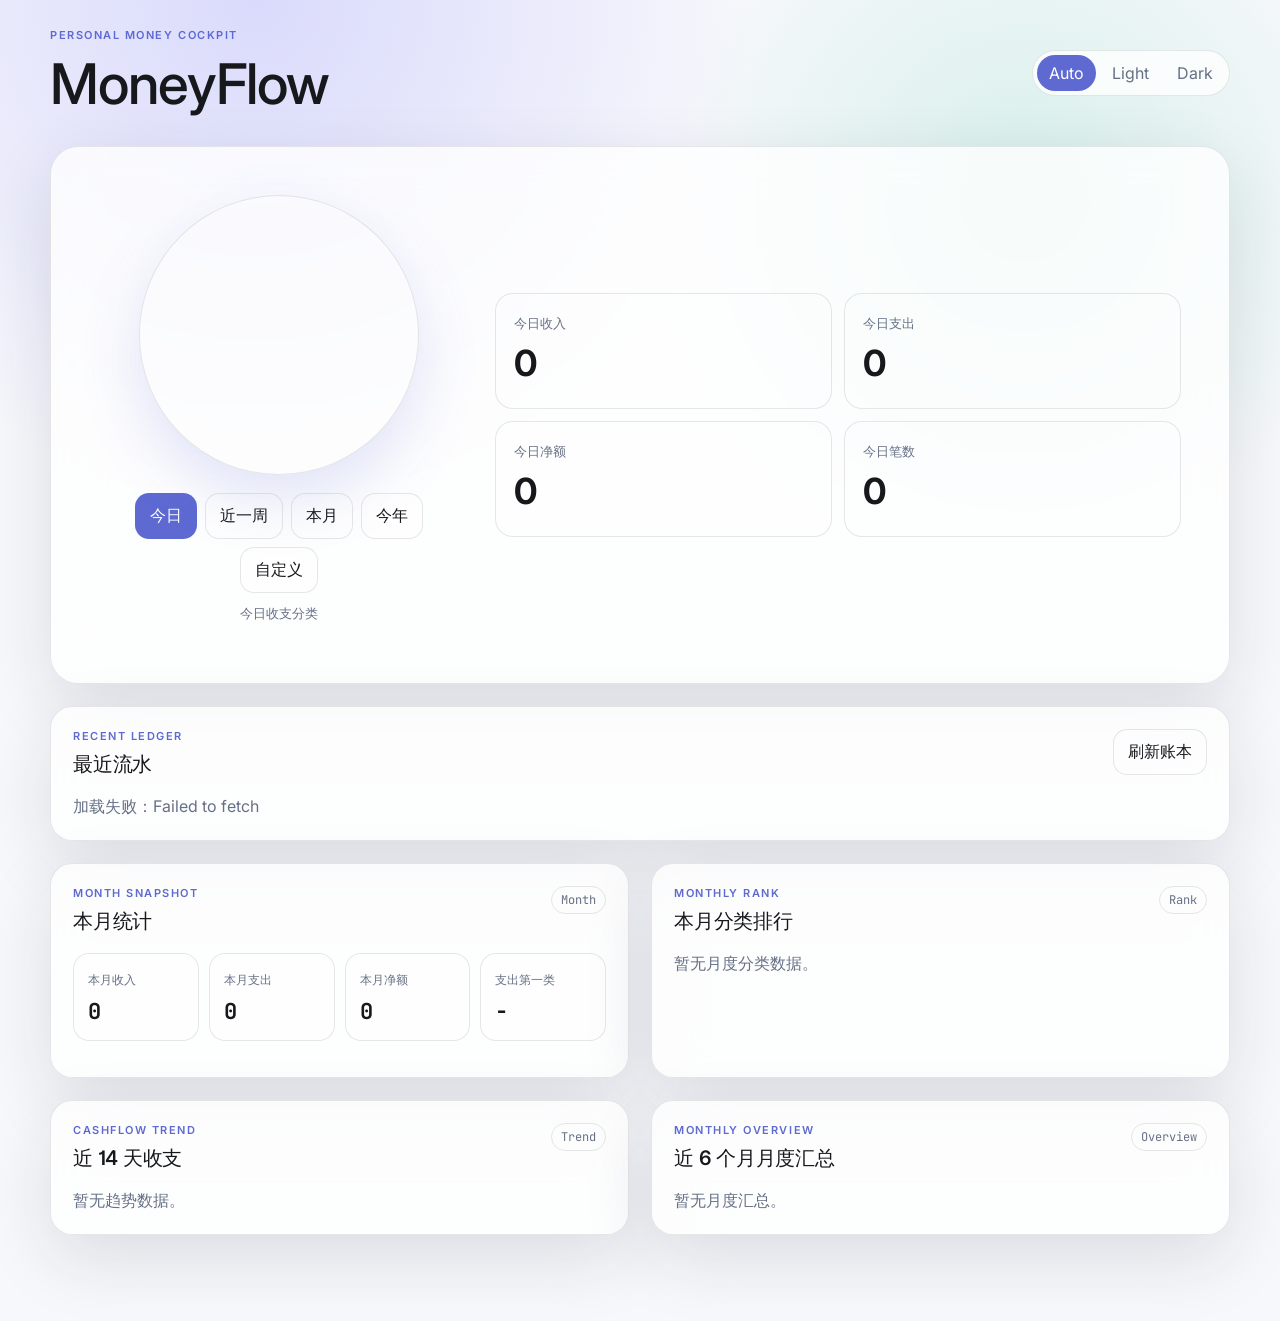
==== frontend/ledger.html @ 922e8949 "backup: initial code and data snapshot" ====
<!doctype html>
<html lang="zh-CN" data-theme="auto">
<head>
  <meta charset="utf-8" />
  <meta name="viewport" content="width=device-width, initial-scale=1" />
  <meta name="api-port" content="5188" />
  <title>MoneyFlow · 极简记账驾驶舱</title>
  <link rel="preconnect" href="https://fonts.googleapis.com">
  <link rel="preconnect" href="https://fonts.gstatic.com" crossorigin>
  <link href="https://fonts.googleapis.com/css2?family=Inter:wght@300;400;500;600&family=JetBrains+Mono:wght@400;500&display=swap" rel="stylesheet">
  <link rel="stylesheet" href="./style.css" />
</head>
<body>
  <div class="app-shell ledger-shell">
    <header class="topbar">
      <div><p class="eyebrow">personal money cockpit</p><h1>MoneyFlow</h1></div>
      <div class="topbar-actions">
        <div class="theme-control" aria-label="主题切换">
          <button data-theme-choice="auto">Auto</button><button data-theme-choice="light">Light</button><button data-theme-choice="dark">Dark</button>
        </div>
      </div>
    </header>
    <main>
      <section class="hero-card ledger-hero pie-hero">
        <div class="hero-pie-wrap"><div id="ledgerPie" class="subject-pie ledger-pie hero-ledger-pie"></div><div class="pie-range-panel"><div class="segmented-control" id="pieRangeControl"><button class="ghost active" data-range="today">今日</button><button class="ghost" data-range="7d">近一周</button><button class="ghost" data-range="month">本月</button><button class="ghost" data-range="year">今年</button><button class="ghost" data-range="custom">自定义</button></div><div id="pieCustomRange" class="pie-custom-range hidden"><input id="pieStartDate" type="date" /><span>—</span><input id="pieEndDate" type="date" /><button id="pieApplyBtn" class="ghost">应用</button></div><div id="pieRangeLabel" class="pie-range-label">今日收支分类</div><div id="ledgerLegend" class="pie-legend"></div></div></div>
        <div class="metric-grid"><div class="metric-card"><span id="incomeLabel">今日收入</span><strong id="incomeTotal">0</strong></div><div class="metric-card"><span id="expenseLabel">今日支出</span><strong id="expenseTotal">0</strong></div><div class="metric-card"><span id="netLabel">今日净额</span><strong id="netTotal">0</strong></div><div class="metric-card"><span id="countLabel">今日笔数</span><strong id="ledgerCount">0</strong></div></div>
      </section>

      <section class="grid one-col">
        <article class="panel"><div class="panel-head"><div><p class="eyebrow">Recent Ledger</p><h3>最近流水</h3></div><button id="ledgerRefreshBtn" class="ghost">刷新账本</button></div><div id="ledgerList" class="list empty">暂无记账记录。</div></article>
      </section>

      <section class="grid two-col">
        <article class="panel"><div class="panel-head"><div><p class="eyebrow">Month Snapshot</p><h3>本月统计</h3></div><span class="badge">Month</span></div><div id="monthSummary" class="ledger-summary"><div class="summary-chip"><span>本月收入</span><b id="monthIncomeTotal">0</b></div><div class="summary-chip"><span>本月支出</span><b id="monthExpenseTotal">0</b></div><div class="summary-chip"><span>本月净额</span><b id="monthNetTotal">0</b></div><div class="summary-chip"><span>支出第一类</span><b id="topExpenseCategory">-</b></div></div></article>
        <article class="panel"><div class="panel-head"><div><p class="eyebrow">Monthly Rank</p><h3>本月分类排行</h3></div><span class="badge">Rank</span></div><div id="monthlyCategoryRank" class="list empty">暂无月度分类数据。</div></article>
      </section>

      <section class="grid two-col">
        <article class="panel"><div class="panel-head"><div><p class="eyebrow">Cashflow Trend</p><h3>近 14 天收支</h3></div><span class="badge">Trend</span></div><div id="ledgerTrend" class="list empty">暂无趋势数据。</div></article>
        <article class="panel"><div class="panel-head"><div><p class="eyebrow">Monthly Overview</p><h3>近 6 个月月度汇总</h3></div><span class="badge">Overview</span></div><div id="monthlyOverview" class="list empty">暂无月度汇总。</div></article>
      </section>
    </main>
  </div>
  <script src="./ledger.js"></script>
</body>
</html>
---- frontend/style.css ----
:root {
  color-scheme: light dark;
  --bg: #f7f8fb;
  --surface: rgba(255, 255, 255, 0.78);
  --surface-strong: #ffffff;
  --text: #17181c;
  --muted: #667085;
  --border: rgba(20, 24, 32, 0.1);
  --accent: #5e6ad2;
  --accent-hover: #7170ff;
  --success: #10b981;
  --shadow: 0 24px 70px rgba(24, 31, 56, 0.12);
  --tooltip-bg: rgba(255, 255, 255, 0.94);
  --tooltip-text: #17181c;
  --tooltip-muted: #667085;
  --tooltip-shadow: 0 10px 18px rgba(15, 23, 42, 0.16);
}

html[data-resolved-theme='dark'] {
  --bg: #08090a;
  --surface: rgba(255, 255, 255, 0.035);
  --surface-strong: #0f1011;
  --text: #f7f8f8;
  --muted: #8a8f98;
  --border: rgba(255, 255, 255, 0.08);
  --accent: #7170ff;
  --accent-hover: #828fff;
  --success: #10b981;
  --shadow: 0 24px 80px rgba(0, 0, 0, 0.42);
  --tooltip-bg: rgba(15, 16, 17, 0.94);
  --tooltip-text: #f7f8f8;
  --tooltip-muted: #a6abb4;
  --tooltip-shadow: 0 14px 28px rgba(0, 0, 0, 0.46);
}

* { box-sizing: border-box; }

body {
  margin: 0;
  min-height: 100vh;
  font-family: 'Inter', system-ui, -apple-system, 'Segoe UI', Roboto, sans-serif;
  font-feature-settings: 'cv01', 'ss03';
  color: var(--text);
  background:
    radial-gradient(circle at 20% 0%, rgba(113, 112, 255, 0.22), transparent 30%),
    radial-gradient(circle at 80% 15%, rgba(16, 185, 129, 0.14), transparent 24%),
    var(--bg);
}

button, input, textarea { font: inherit; }
button { cursor: pointer; }

.app-shell {
  width: min(1180px, calc(100% - 32px));
  margin: 0 auto;
  padding: 28px 0 64px;
}

.topbar {
  display: flex;
  align-items: center;
  justify-content: space-between;
  gap: 20px;
  margin-bottom: 28px;
}
.topbar-actions {
  display: flex;
  align-items: center;
  gap: 12px;
}

h1, h2, h3, p { margin: 0; }
h1 { font-size: clamp(32px, 5vw, 56px); letter-spacing: -1.1px; font-weight: 510; }
h2 { font-size: clamp(28px, 3.7vw, 44px); line-height: 1.08; letter-spacing: -1px; font-weight: 510; max-width: 760px; }
h3 { font-size: 20px; letter-spacing: -0.24px; font-weight: 590; }

.eyebrow {
  color: var(--accent);
  text-transform: uppercase;
  letter-spacing: 0.14em;
  font-size: 11px;
  font-weight: 600;
  margin-bottom: 8px;
}

.theme-control {
  display: flex;
  gap: 4px;
  padding: 4px;
  border: 1px solid var(--border);
  border-radius: 999px;
  background: var(--surface);
  backdrop-filter: blur(18px);
}
.theme-control button {
  border: 0;
  border-radius: 999px;
  padding: 8px 12px;
  color: var(--muted);
  background: transparent;
}
.theme-control button.active {
  color: #fff;
  background: var(--accent);
}

.hero-card, .panel {
  border: 1px solid var(--border);
  background: var(--surface);
  box-shadow: var(--shadow);
  backdrop-filter: blur(24px);
}

.hero-card {
  border-radius: 28px;
  padding: clamp(24px, 5vw, 48px);
  display: grid;
  grid-template-columns: 1.5fr 0.8fr;
  gap: 28px;
  align-items: end;
  margin-bottom: 22px;
}

.pie-hero {
  grid-template-columns: minmax(280px, 360px) minmax(0, 1fr);
  align-items: center;
  gap: 36px;
}

.hero-pie-wrap {
  display: flex;
  flex-direction: column;
  align-items: center;
  justify-content: center;
  gap: 18px;
  width: 100%;
  min-width: 0;
}

.pie-range-panel {
  width: 100%;
  max-width: 420px;
  display: grid;
  gap: 12px;
  justify-items: center;
}

.segmented-control {
  display: flex;
  flex-wrap: wrap;
  gap: 8px;
  justify-content: center;
}

.pie-custom-range {
  display: flex;
  flex-wrap: wrap;
  gap: 8px;
  align-items: center;
  justify-content: center;
}

.pie-custom-range.hidden {
  display: none;
}

.pie-range-label {
  color: var(--muted);
  font-size: 13px;
  font-family: 'JetBrains Mono', ui-monospace, monospace;
  text-align: center;
}

.hero-ledger-pie {
  width: 280px;
  height: 280px;
  aspect-ratio: 1 / 1;
  min-height: 280px;
  max-width: 100%;
  flex: 0 0 280px;
  justify-self: center;
}

.hero-copy, .quote-source {
  color: var(--muted);
  font-size: 17px;
  line-height: 1.7;
  margin-top: 18px;
  max-width: 620px;
}
.quote-source {
  margin-top: 10px;
  font-size: 14px;
  font-family: 'JetBrains Mono', ui-monospace, monospace;
}
.hero-copy { margin-top: 18px; }

.metric-grid { display: grid; grid-template-columns: 1fr 1fr; gap: 12px; }
.metric-card {
  border: 1px solid var(--border);
  border-radius: 18px;
  padding: 18px;
  background: rgba(255,255,255,0.04);
  min-height: 116px;
}
.metric-card span { color: var(--muted); font-size: 13px; }
.metric-card strong { display: block; font-size: 36px; margin-top: 8px; }

.grid { display: grid; gap: 22px; margin-bottom: 22px; }
.one-col { grid-template-columns: 1fr; }
.two-col { grid-template-columns: 1fr 1fr; }

.panel { border-radius: 22px; padding: 22px; }
.panel-head { display: flex; align-items: start; justify-content: space-between; gap: 16px; margin-bottom: 18px; }
.badge {
  border: 1px solid var(--border);
  border-radius: 999px;
  padding: 5px 9px;
  color: var(--muted);
  font-size: 12px;
  font-family: 'JetBrains Mono', ui-monospace, monospace;
}

.stack { display: grid; gap: 12px; }
.form-row { display: grid; grid-template-columns: 1fr 120px; gap: 12px; }
input, textarea {
  width: 100%;
  border: 1px solid var(--border);
  border-radius: 14px;
  padding: 12px 14px;
  color: var(--text);
  background: rgba(255,255,255,0.04);
  outline: none;
}
textarea { min-height: 130px; resize: vertical; line-height: 1.6; }
input:focus, textarea:focus { border-color: var(--accent); box-shadow: 0 0 0 3px rgba(113,112,255,0.16); }

.primary, .ghost {
  border-radius: 14px;
  padding: 11px 14px;
  border: 1px solid var(--border);
}
.nav-link {
  display: inline-flex;
  align-items: center;
  justify-content: center;
  text-decoration: none;
}
.primary { color: #fff; background: var(--accent); border-color: transparent; }
.primary:hover { background: var(--accent-hover); }
.ghost { color: var(--text); background: rgba(255,255,255,0.03); }

.list { display: grid; gap: 10px; }
.empty { color: var(--muted); }
.item {
  border: 1px solid var(--border);
  border-radius: 16px;
  padding: 14px;
  background: rgba(255,255,255,0.035);
}
.item-title { font-weight: 590; margin-bottom: 6px; }
.item-meta { color: var(--muted); font-size: 13px; line-height: 1.5; }
.tag { color: var(--success); font-family: 'JetBrains Mono', ui-monospace, monospace; font-size: 12px; }

@media (max-width: 820px) {
  .topbar, .hero-card { grid-template-columns: 1fr; flex-direction: column; align-items: stretch; }
  .two-col, .metric-grid, .form-row, .pie-wrap, .ledger-summary { grid-template-columns: 1fr; }
  .hero-pie-wrap { align-items: center; }
  #ledgerPie.subject-pie.hero-ledger-pie {
    width: min(280px, calc(100vw - 96px));
    height: min(280px, calc(100vw - 96px));
    min-width: 0;
    min-height: 0;
    max-width: 280px;
    max-height: 280px;
  }
  #ledgerPie.subject-pie.hero-ledger-pie > div {
    width: min(104px, 38%);
    height: min(104px, 38%);
    min-width: 72px;
    min-height: 72px;
  }
  .pie-custom-range { flex-direction: column; }
}

.button-row { display: flex; flex-wrap: wrap; gap: 8px; margin-bottom: 14px; }
.hint { color: var(--muted); font-size: 13px; line-height: 1.6; margin: -6px 0 14px; }
select {
  border: 1px solid var(--border);
  border-radius: 12px;
  color: var(--text);
  background: rgba(255,255,255,0.04);
  padding: 9px 12px;
}
.heat-controls {
  display: flex;
  flex-wrap: wrap;
  align-items: center;
  justify-content: space-between;
  gap: 8px;
  margin-bottom: 10px;
  color: var(--muted);
  font-size: 12px;
}
.heat-mode-group, .month-range {
  display: flex;
  flex-wrap: wrap;
  align-items: center;
  gap: 6px;
}
.month-range label {
  display: inline-flex;
  align-items: center;
  gap: 4px;
  padding: 4px 7px;
  border: 1px solid var(--border);
  border-radius: 999px;
  background: rgba(255,255,255,0.025);
}
.heat-controls input {
  width: 118px;
  padding: 5px 6px;
  border-radius: 8px;
  font-size: 12px;
}
.ghost.active { color: #fff; background: var(--accent); border-color: transparent; }
.month-stats { display: flex; flex-wrap: wrap; gap: 10px; margin-bottom: 14px; }
.ledger-summary {
  display: grid;
  grid-template-columns: repeat(4, minmax(0, 1fr));
  gap: 10px;
  margin-bottom: 14px;
}
.summary-chip {
  border: 1px solid var(--border);
  border-radius: 16px;
  padding: 14px;
  background: rgba(255,255,255,0.035);
}
.summary-chip span {
  color: var(--muted);
  font-size: 12px;
}
.summary-chip b {
  display: block;
  margin-top: 8px;
  font-size: 22px;
  font-family: 'JetBrains Mono', ui-monospace, monospace;
}
.stat-pill {
  border: 1px solid var(--border);
  border-radius: 999px;
  padding: 9px 12px;
  background: rgba(255,255,255,0.035);
  display: flex;
  gap: 8px;
  align-items: baseline;
}
.stat-pill span { color: var(--muted); font-size: 12px; }
.stat-pill b { font-family: 'JetBrains Mono', ui-monospace, monospace; font-size: 13px; }
.pie-wrap { display: grid; grid-template-columns: 170px 1fr; gap: 18px; align-items: center; }
.subject-pie {
  width: 160px;
  min-width: 160px;
  height: 160px;
  min-height: 160px;
  aspect-ratio: 1 / 1;
  border-radius: 50%;
  display: grid;
  place-items: center;
  box-shadow: inset 0 0 0 1px var(--border), 0 18px 45px rgba(0,0,0,0.12);
  overflow: hidden;
}
#ledgerPie.subject-pie.hero-ledger-pie {
  width: 280px;
  height: 280px;
  min-width: 280px;
  min-height: 280px;
  max-width: 280px;
  max-height: 280px;
  aspect-ratio: 1 / 1;
  border-radius: 50%;
  flex: 0 0 280px;
  align-self: center;
  justify-self: center;
  position: relative;
  overflow: visible;
}
.ledger-pie { box-shadow: inset 0 0 0 1px var(--border), 0 24px 60px rgba(94,106,210,0.18); }
.donut-svg {
  position: absolute;
  inset: 0;
  width: 100%;
  height: 100%;
  overflow: visible;
  z-index: 3;
}
.donut-segment-group {
  outline: none;
}
.donut-segment {
  cursor: pointer;
  transform-box: fill-box;
  transform-origin: center;
  transition: transform .18s ease, filter .18s ease, opacity .18s ease;
  outline: none;
}
.donut-segment-group:hover .donut-segment,
.donut-segment-group:focus-visible .donut-segment {
  transform: translate(var(--tx), var(--ty)) scale(1.035);
  filter: drop-shadow(0 10px 18px rgba(94,106,210,0.24));
  opacity: .96;
}
.donut-hover-label {
  opacity: 0;
  transform-box: fill-box;
  transform-origin: center;
  pointer-events: none;
  transition: opacity .16s ease, transform .16s ease;
  position: relative;
  z-index: 8;
}
.donut-hover-label rect {
  fill: var(--tooltip-bg);
  stroke: var(--border);
  filter: drop-shadow(var(--tooltip-shadow));
}
.donut-hover-label text {
  text-anchor: middle;
  font-family: 'Inter', system-ui, sans-serif;
  fill: var(--tooltip-text);
  font-size: 11px;
  font-weight: 650;
}
.donut-hover-label text + text {
  fill: var(--tooltip-muted);
  font-size: 10px;
  font-weight: 560;
}
.donut-segment-group:hover .donut-hover-label,
.donut-segment-group:focus-visible .donut-hover-label {
  opacity: 1;
  transform: scale(1.02);
}
.subject-pie > div,
.donut-center {
  width: 92px;
  height: 92px;
  border-radius: 50%;
  background: var(--surface-strong);
  border: 1px solid var(--border);
  display: grid;
  place-items: center;
  align-content: center;
  position: relative;
  z-index: 2;
  pointer-events: none;
}
#ledgerPie.subject-pie.hero-ledger-pie > div,
#ledgerPie.subject-pie.hero-ledger-pie .donut-center {
  width: 104px;
  height: 104px;
  min-width: 104px;
  min-height: 104px;
  border-radius: 50%;
}
.subject-pie b { font-size: 28px; line-height: 1; }
.subject-pie span { color: var(--muted); font-size: 12px; }
.pie-legend {
  display: grid;
  gap: 10px;
  width: 100%;
  max-width: 320px;
  justify-items: center;
}
.pie-legend .empty {
  color: var(--muted);
  font-size: 13px;
  white-space: nowrap;
  display: inline-block;
  width: auto;
  text-align: center;
}
.pie-legend div {
  display: grid;
  grid-template-columns: 10px minmax(44px, auto) 1fr;
  gap: 8px;
  align-items: center;
  color: var(--muted);
  font-size: 13px;
  width: 100%;
}
.pie-legend span { width: 10px; height: 10px; border-radius: 999px; }
.pie-legend b { color: var(--text); }
.pie-legend em { font-style: normal; }
.heatmap {
  display: flex;
  gap: 18px;
  align-items: flex-start;
  overflow-x: auto;
  padding: 6px 2px 12px;
  scrollbar-width: thin;
}
.heat-month {
  flex: 0 0 auto;
  min-width: max-content;
}
.heat-month-title {
  display: flex;
  justify-content: space-between;
  align-items: baseline;
  gap: 12px;
  margin-bottom: 8px;
  color: var(--muted);
  font-size: 12px;
  font-family: 'JetBrains Mono', ui-monospace, monospace;
}
.heat-month-title span { color: var(--text); font-weight: 600; }
.heat-month-title small { color: var(--muted); }
.heat-month-grid {
  display: grid;
  grid-template-rows: repeat(7, 12px);
  grid-auto-flow: column;
  grid-auto-columns: 12px;
  gap: 4px;
  padding: 8px;
  border: 1px solid var(--border);
  border-radius: 12px;
  background: rgba(255,255,255,0.035);
}
.heat-cell {
  width: 12px;
  height: 12px;
  border-radius: 3px;
  border: 1px solid rgba(27, 31, 36, 0.12);
  background: #ebedf0;
  box-shadow: inset 0 0 0 1px rgba(255,255,255,0.28);
}
html[data-resolved-theme='dark'] .heat-cell { border-color: rgba(255,255,255,0.08); background: #161b22; box-shadow: inset 0 0 0 1px rgba(255,255,255,0.03); }
.heat-empty {
  visibility: hidden;
  pointer-events: none;
}
.heat-cell[data-level="1"], .legend span[data-level="1"] { background: #9be9a8; }
.heat-cell[data-level="2"], .legend span[data-level="2"] { background: #40c463; }
.heat-cell[data-level="3"], .legend span[data-level="3"] { background: #30a14e; }
.heat-cell[data-level="4"], .legend span[data-level="4"] { background: #216e39; }
html[data-resolved-theme='dark'] .heat-cell[data-level="1"], html[data-resolved-theme='dark'] .legend span[data-level="1"] { background: #0e4429; }
html[data-resolved-theme='dark'] .heat-cell[data-level="2"], html[data-resolved-theme='dark'] .legend span[data-level="2"] { background: #006d32; }
html[data-resolved-theme='dark'] .heat-cell[data-level="3"], html[data-resolved-theme='dark'] .legend span[data-level="3"] { background: #26a641; }
html[data-resolved-theme='dark'] .heat-cell[data-level="4"], html[data-resolved-theme='dark'] .legend span[data-level="4"] { background: #39d353; }
.legend { display: flex; gap: 8px; align-items: center; color: var(--muted); font-size: 12px; margin-top: 12px; }
.legend span { width: 12px; height: 12px; border-radius: 3px; display: inline-block; border: 1px solid var(--border); background: rgba(140,149,159,0.16); }
.report { white-space: pre-wrap; color: var(--muted); background: rgba(255,255,255,0.035); border: 1px solid var(--border); border-radius: 16px; padding: 14px; min-height: 150px; }
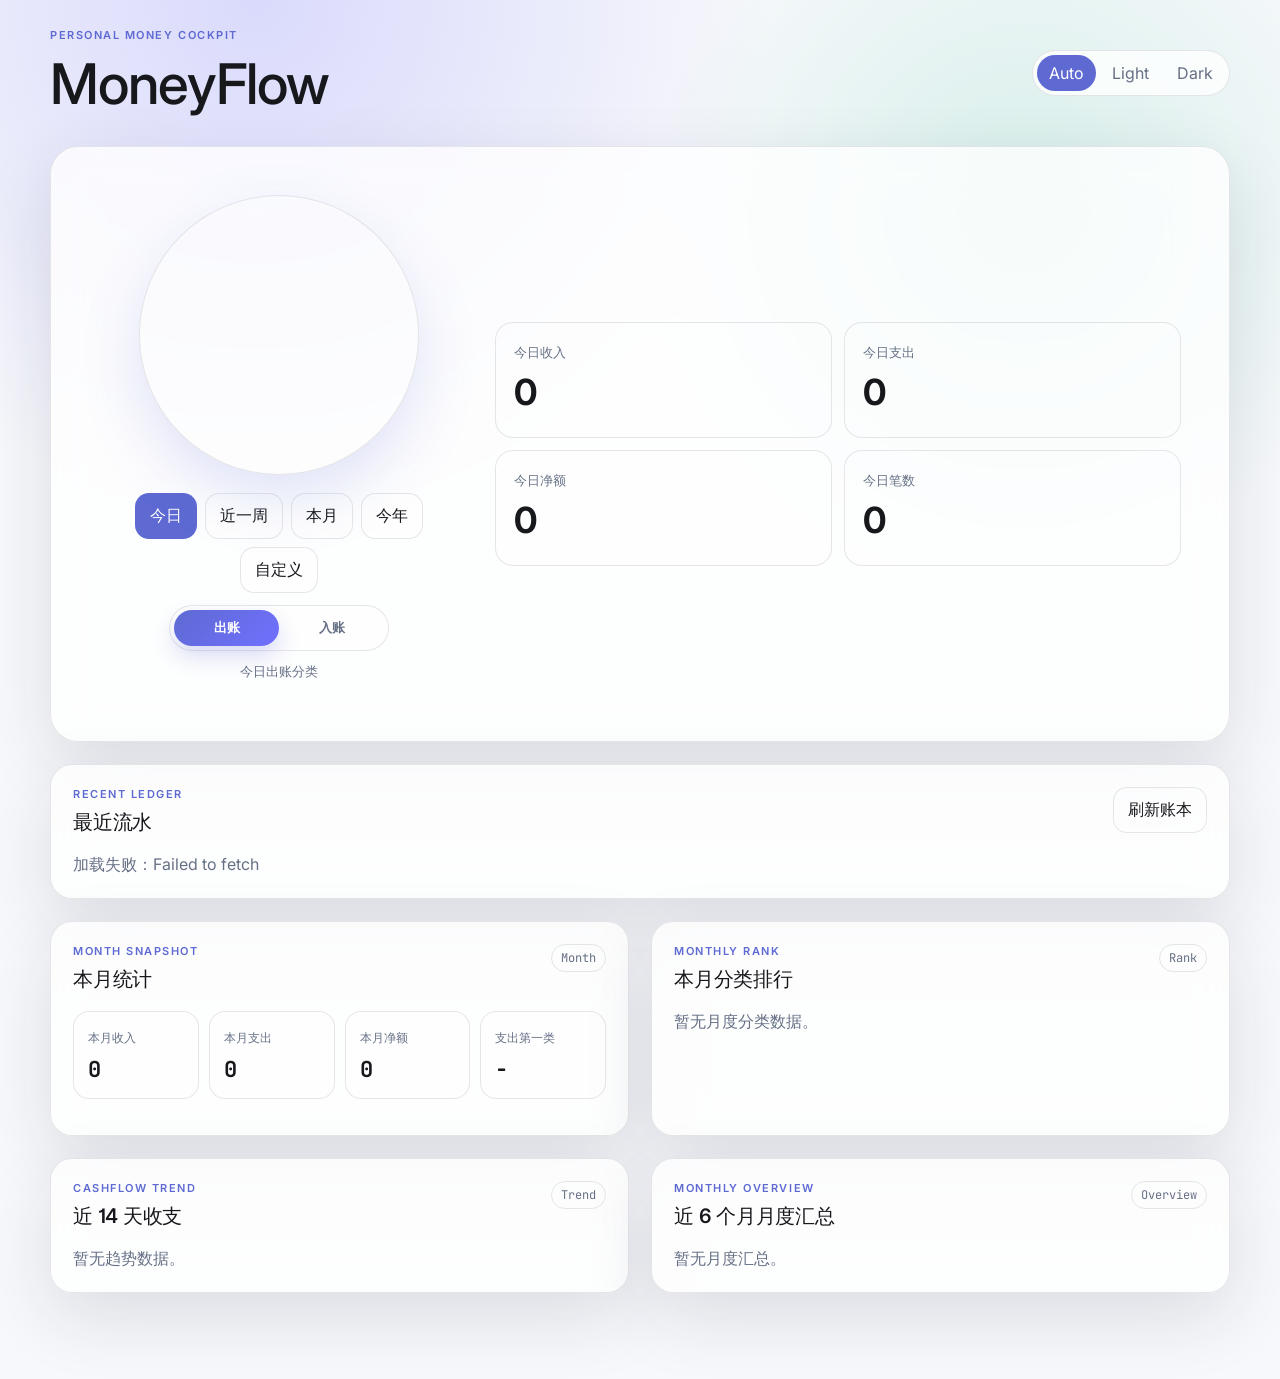
==== commit d6c001ce: "feat: add ledger pie direction toggle" ====
--- a/frontend/ledger.html
+++ b/frontend/ledger.html
@@ -22,7 +22,7 @@
     </header>
     <main>
       <section class="hero-card ledger-hero pie-hero">
-        <div class="hero-pie-wrap"><div id="ledgerPie" class="subject-pie ledger-pie hero-ledger-pie"></div><div class="pie-range-panel"><div class="segmented-control" id="pieRangeControl"><button class="ghost active" data-range="today">今日</button><button class="ghost" data-range="7d">近一周</button><button class="ghost" data-range="month">本月</button><button class="ghost" data-range="year">今年</button><button class="ghost" data-range="custom">自定义</button></div><div id="pieCustomRange" class="pie-custom-range hidden"><input id="pieStartDate" type="date" /><span>—</span><input id="pieEndDate" type="date" /><button id="pieApplyBtn" class="ghost">应用</button></div><div id="pieRangeLabel" class="pie-range-label">今日收支分类</div><div id="ledgerLegend" class="pie-legend"></div></div></div>
+        <div class="hero-pie-wrap"><div id="ledgerPie" class="subject-pie ledger-pie hero-ledger-pie"></div><div class="pie-range-panel"><div class="segmented-control" id="pieRangeControl"><button class="ghost active" data-range="today">今日</button><button class="ghost" data-range="7d">近一周</button><button class="ghost" data-range="month">本月</button><button class="ghost" data-range="year">今年</button><button class="ghost" data-range="custom">自定义</button></div><div id="pieCustomRange" class="pie-custom-range hidden"><input id="pieStartDate" type="date" /><span>—</span><input id="pieEndDate" type="date" /><button id="pieApplyBtn" class="ghost">应用</button></div><div id="pieDirectionControl" class="direction-toggle" role="group" aria-label="饼图方向切换"><button class="active" data-direction="expense" type="button">出账</button><button data-direction="income" type="button">入账</button><span class="direction-toggle-thumb" aria-hidden="true"></span></div><div id="pieRangeLabel" class="pie-range-label">今日出账分类</div><div id="ledgerLegend" class="pie-legend"></div></div></div>
         <div class="metric-grid"><div class="metric-card"><span id="incomeLabel">今日收入</span><strong id="incomeTotal">0</strong></div><div class="metric-card"><span id="expenseLabel">今日支出</span><strong id="expenseTotal">0</strong></div><div class="metric-card"><span id="netLabel">今日净额</span><strong id="netTotal">0</strong></div><div class="metric-card"><span id="countLabel">今日笔数</span><strong id="ledgerCount">0</strong></div></div>
       </section>
 
--- a/frontend/style.css
+++ b/frontend/style.css
@@ -162,6 +162,49 @@
 
 .pie-custom-range.hidden {
   display: none;
+}
+
+.direction-toggle {
+  position: relative;
+  display: grid;
+  grid-template-columns: 1fr 1fr;
+  gap: 0;
+  width: min(220px, 100%);
+  padding: 4px;
+  border: 1px solid var(--border);
+  border-radius: 999px;
+  background: rgba(255,255,255,0.035);
+  box-shadow: inset 0 1px 0 rgba(255,255,255,0.06);
+  isolation: isolate;
+}
+.direction-toggle button {
+  position: relative;
+  z-index: 2;
+  border: 0;
+  border-radius: 999px;
+  padding: 9px 14px;
+  color: var(--muted);
+  background: transparent;
+  font-size: 13px;
+  font-weight: 650;
+  transition: color .18s ease;
+}
+.direction-toggle button.active { color: #fff; }
+.direction-toggle-thumb {
+  position: absolute;
+  z-index: 1;
+  top: 4px;
+  bottom: 4px;
+  left: 4px;
+  width: calc(50% - 4px);
+  border-radius: 999px;
+  background: linear-gradient(135deg, var(--accent), var(--accent-hover));
+  box-shadow: 0 10px 22px rgba(94,106,210,0.24);
+  transition: transform .22s cubic-bezier(.2,.8,.2,1), background .18s ease;
+}
+.direction-toggle[data-direction="income"] .direction-toggle-thumb {
+  transform: translateX(100%);
+  background: linear-gradient(135deg, #10b981, #22c55e);
 }
 
 .pie-range-label {
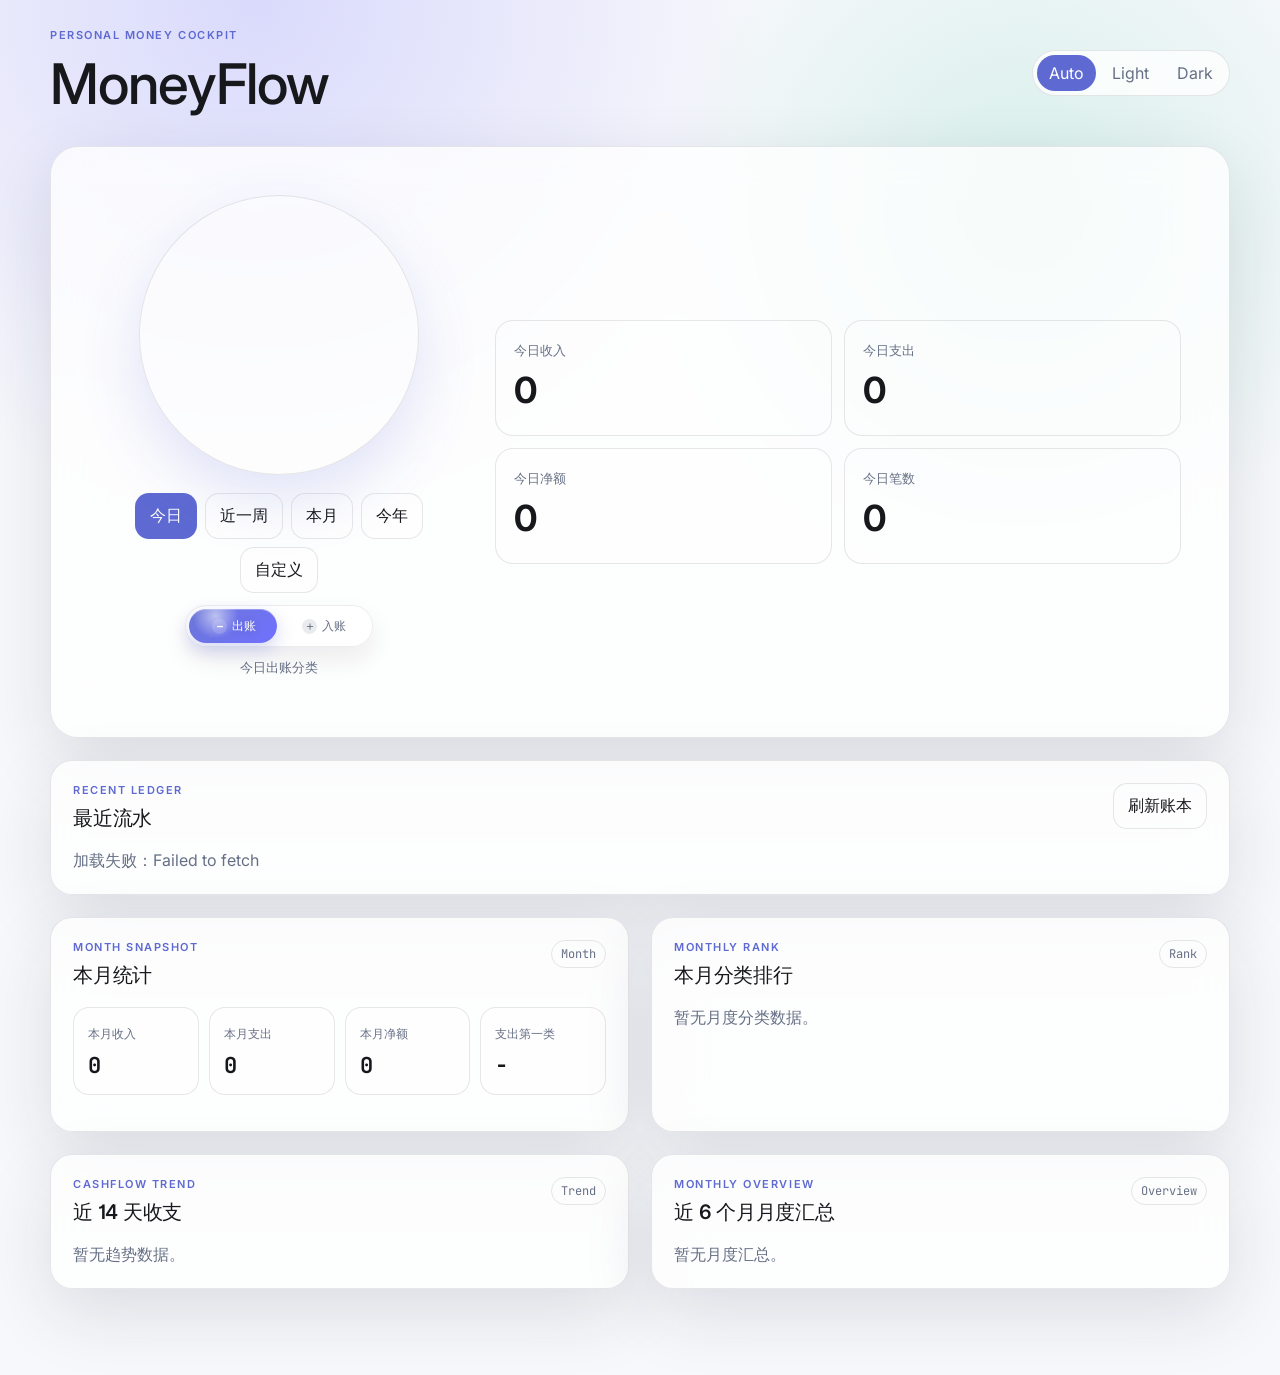
==== commit 33e06760: "style: refine ledger pie direction switch" ====
--- a/frontend/ledger.html
+++ b/frontend/ledger.html
@@ -22,7 +22,7 @@
     </header>
     <main>
       <section class="hero-card ledger-hero pie-hero">
-        <div class="hero-pie-wrap"><div id="ledgerPie" class="subject-pie ledger-pie hero-ledger-pie"></div><div class="pie-range-panel"><div class="segmented-control" id="pieRangeControl"><button class="ghost active" data-range="today">今日</button><button class="ghost" data-range="7d">近一周</button><button class="ghost" data-range="month">本月</button><button class="ghost" data-range="year">今年</button><button class="ghost" data-range="custom">自定义</button></div><div id="pieCustomRange" class="pie-custom-range hidden"><input id="pieStartDate" type="date" /><span>—</span><input id="pieEndDate" type="date" /><button id="pieApplyBtn" class="ghost">应用</button></div><div id="pieDirectionControl" class="direction-toggle" role="group" aria-label="饼图方向切换"><button class="active" data-direction="expense" type="button">出账</button><button data-direction="income" type="button">入账</button><span class="direction-toggle-thumb" aria-hidden="true"></span></div><div id="pieRangeLabel" class="pie-range-label">今日出账分类</div><div id="ledgerLegend" class="pie-legend"></div></div></div>
+        <div class="hero-pie-wrap"><div id="ledgerPie" class="subject-pie ledger-pie hero-ledger-pie"></div><div class="pie-range-panel"><div class="segmented-control" id="pieRangeControl"><button class="ghost active" data-range="today">今日</button><button class="ghost" data-range="7d">近一周</button><button class="ghost" data-range="month">本月</button><button class="ghost" data-range="year">今年</button><button class="ghost" data-range="custom">自定义</button></div><div id="pieCustomRange" class="pie-custom-range hidden"><input id="pieStartDate" type="date" /><span>—</span><input id="pieEndDate" type="date" /><button id="pieApplyBtn" class="ghost">应用</button></div><div id="pieDirectionControl" class="direction-switch" role="group" aria-label="饼图方向切换"><span class="direction-switch-track" aria-hidden="true"><span class="direction-switch-knob"></span></span><button class="active" data-direction="expense" type="button"><span class="direction-switch-icon">−</span><span>出账</span></button><button data-direction="income" type="button"><span class="direction-switch-icon">＋</span><span>入账</span></button></div><div id="pieRangeLabel" class="pie-range-label">今日出账分类</div><div id="ledgerLegend" class="pie-legend"></div></div></div>
         <div class="metric-grid"><div class="metric-card"><span id="incomeLabel">今日收入</span><strong id="incomeTotal">0</strong></div><div class="metric-card"><span id="expenseLabel">今日支出</span><strong id="expenseTotal">0</strong></div><div class="metric-card"><span id="netLabel">今日净额</span><strong id="netTotal">0</strong></div><div class="metric-card"><span id="countLabel">今日笔数</span><strong id="ledgerCount">0</strong></div></div>
       </section>
 
--- a/frontend/style.css
+++ b/frontend/style.css
@@ -164,47 +164,104 @@
   display: none;
 }
 
-.direction-toggle {
+.direction-switch {
+  --switch-pad: 3px;
+  --switch-gap: 2px;
   position: relative;
   display: grid;
   grid-template-columns: 1fr 1fr;
-  gap: 0;
-  width: min(220px, 100%);
-  padding: 4px;
-  border: 1px solid var(--border);
-  border-radius: 999px;
-  background: rgba(255,255,255,0.035);
-  box-shadow: inset 0 1px 0 rgba(255,255,255,0.06);
+  align-items: center;
+  width: min(188px, 100%);
+  min-height: 40px;
+  padding: var(--switch-pad);
+  border: 1px solid color-mix(in srgb, var(--border) 72%, transparent);
+  border-radius: 999px;
+  background:
+    linear-gradient(180deg, rgba(255,255,255,0.74), rgba(255,255,255,0.46)),
+    color-mix(in srgb, var(--surface) 88%, transparent);
+  box-shadow:
+    inset 0 1px 0 rgba(255,255,255,0.72),
+    0 12px 26px rgba(24,31,56,0.08);
+  backdrop-filter: blur(18px) saturate(1.18);
   isolation: isolate;
 }
-.direction-toggle button {
+html[data-resolved-theme='dark'] .direction-switch {
+  background:
+    linear-gradient(180deg, rgba(255,255,255,0.075), rgba(255,255,255,0.025)),
+    rgba(255,255,255,0.032);
+  border-color: rgba(255,255,255,0.08);
+  box-shadow:
+    inset 0 1px 0 rgba(255,255,255,0.075),
+    inset 0 -10px 22px rgba(0,0,0,0.12),
+    0 16px 32px rgba(0,0,0,0.22);
+}
+.direction-switch-track {
+  position: absolute;
+  inset: var(--switch-pad);
+  border-radius: inherit;
+  pointer-events: none;
+  z-index: 1;
+}
+.direction-switch-knob {
+  position: absolute;
+  inset: 0 auto 0 0;
+  width: calc(50% - var(--switch-gap));
+  border-radius: 999px;
+  background:
+    radial-gradient(circle at 30% 20%, rgba(255,255,255,0.55), transparent 34%),
+    linear-gradient(135deg, color-mix(in srgb, var(--accent) 92%, #ffffff 8%), var(--accent-hover));
+  box-shadow:
+    0 7px 18px rgba(94,106,210,0.26),
+    inset 0 1px 0 rgba(255,255,255,0.28);
+  transition:
+    transform .26s cubic-bezier(.22,1,.36,1),
+    background .2s ease,
+    box-shadow .2s ease;
+}
+.direction-switch[data-direction="income"] .direction-switch-knob {
+  transform: translateX(calc(100% + var(--switch-gap) * 2));
+  background:
+    radial-gradient(circle at 30% 20%, rgba(255,255,255,0.50), transparent 34%),
+    linear-gradient(135deg, #10b981, #22c55e);
+  box-shadow:
+    0 7px 18px rgba(16,185,129,0.25),
+    inset 0 1px 0 rgba(255,255,255,0.26);
+}
+.direction-switch button {
   position: relative;
   z-index: 2;
+  display: inline-flex;
+  align-items: center;
+  justify-content: center;
+  gap: 5px;
+  min-height: 34px;
   border: 0;
   border-radius: 999px;
-  padding: 9px 14px;
+  padding: 0 12px;
   color: var(--muted);
   background: transparent;
-  font-size: 13px;
-  font-weight: 650;
-  transition: color .18s ease;
-}
-.direction-toggle button.active { color: #fff; }
-.direction-toggle-thumb {
-  position: absolute;
-  z-index: 1;
-  top: 4px;
-  bottom: 4px;
-  left: 4px;
-  width: calc(50% - 4px);
-  border-radius: 999px;
-  background: linear-gradient(135deg, var(--accent), var(--accent-hover));
-  box-shadow: 0 10px 22px rgba(94,106,210,0.24);
-  transition: transform .22s cubic-bezier(.2,.8,.2,1), background .18s ease;
-}
-.direction-toggle[data-direction="income"] .direction-toggle-thumb {
-  transform: translateX(100%);
-  background: linear-gradient(135deg, #10b981, #22c55e);
+  font-size: 12px;
+  font-weight: 590;
+  letter-spacing: -0.04px;
+  transition: color .18s ease, opacity .18s ease;
+}
+.direction-switch button.active {
+  color: #fff;
+  text-shadow: 0 1px 8px rgba(0,0,0,0.18);
+}
+.direction-switch-icon {
+  display: inline-grid;
+  place-items: center;
+  width: 15px;
+  height: 15px;
+  border-radius: 999px;
+  background: rgba(255,255,255,0.16);
+  font-size: 12px;
+  line-height: 1;
+}
+.direction-switch button:not(.active) .direction-switch-icon {
+  background: color-mix(in srgb, var(--muted) 14%, transparent);
+  color: color-mix(in srgb, var(--muted) 78%, var(--text));
 }
 
 .pie-range-label {
